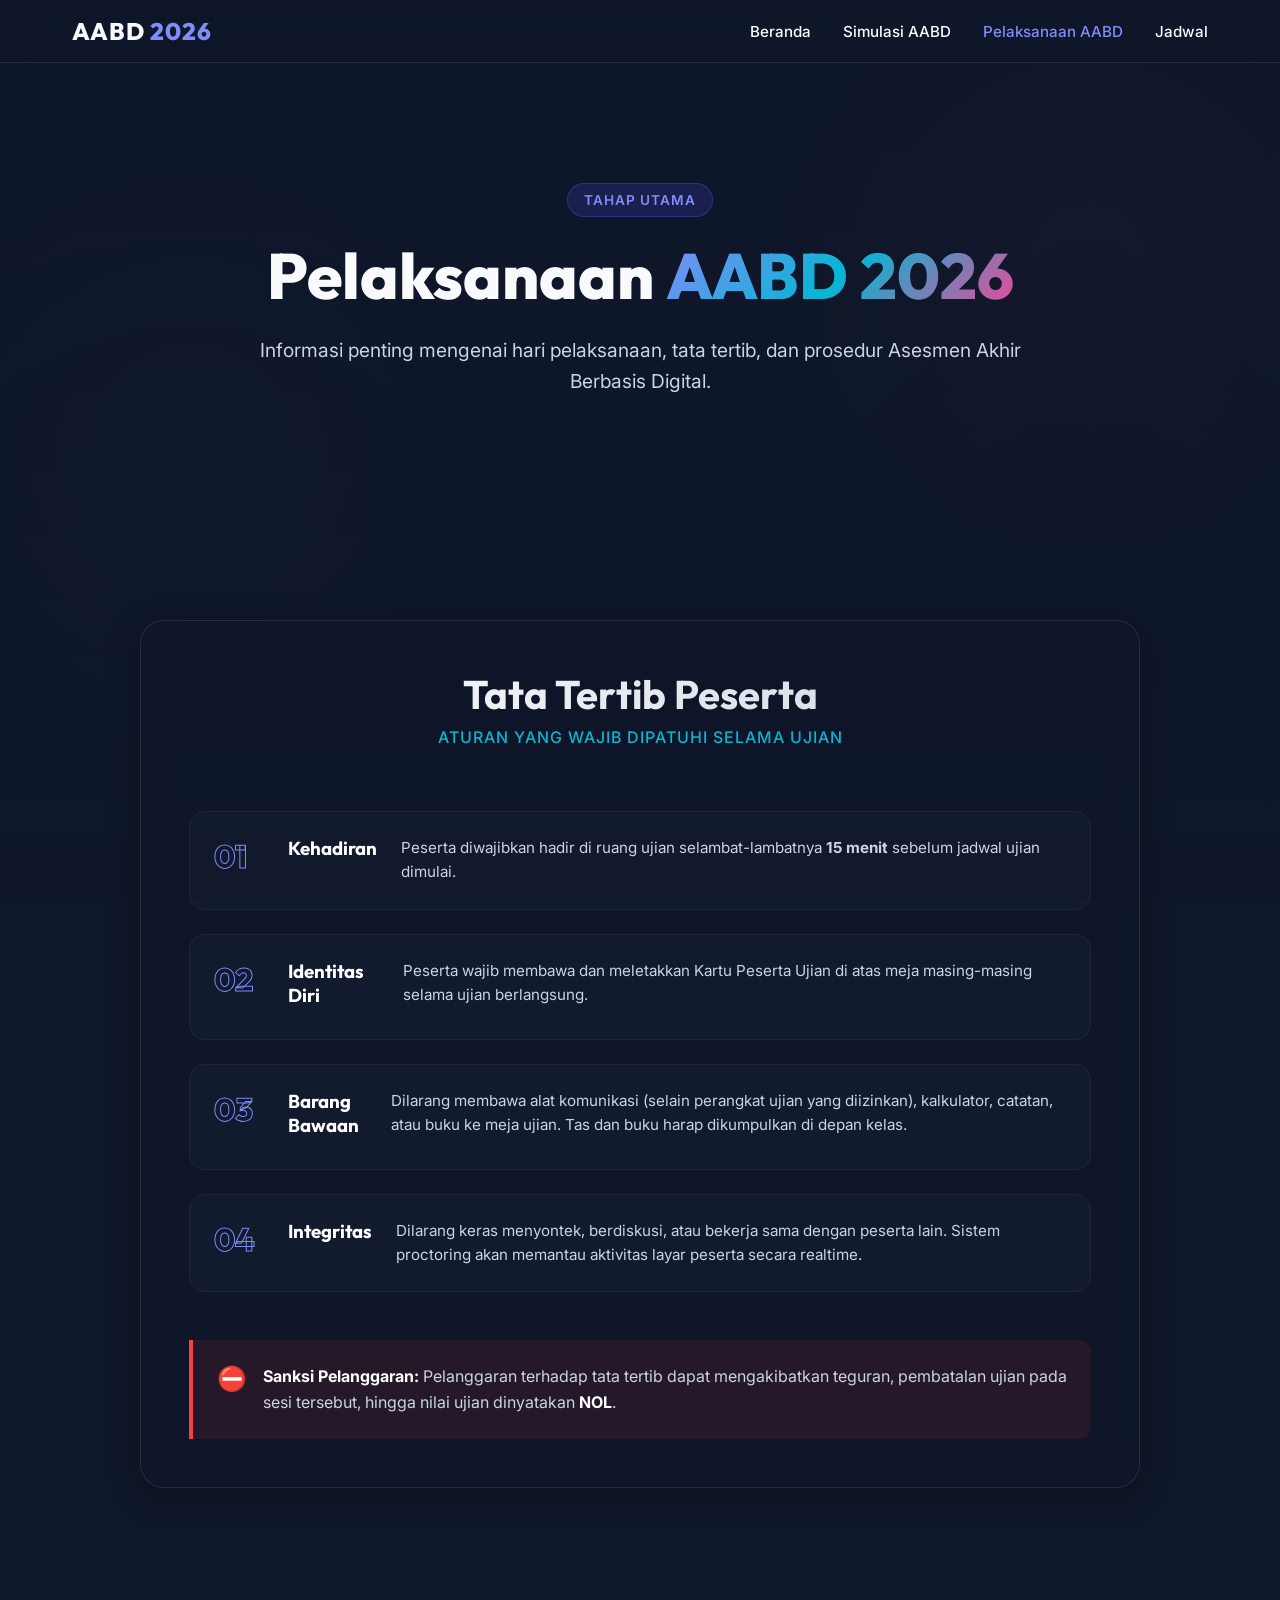
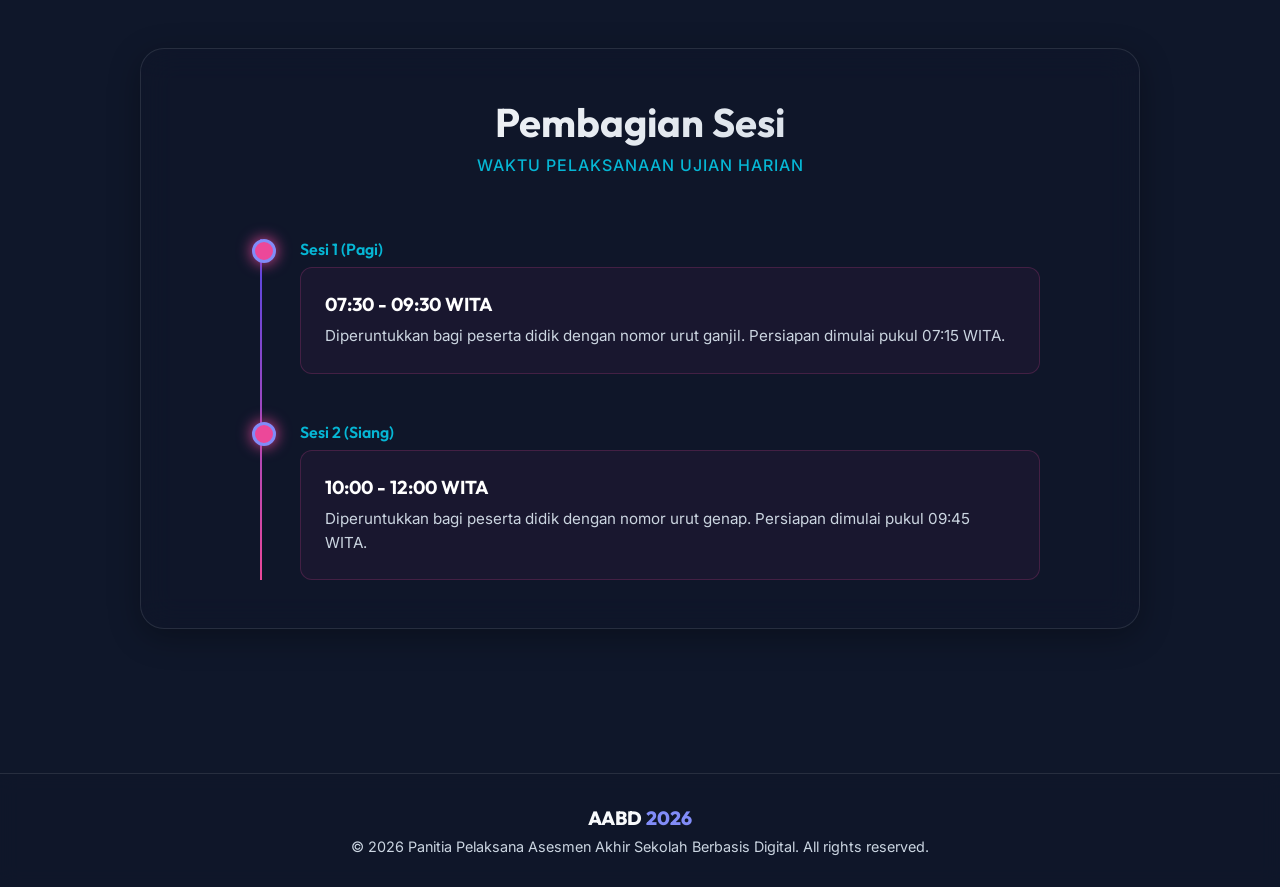
==== pelaksanaan.html @ ce08c000 "Initial commit: Setup project structure for AABD 2026" ====
<!DOCTYPE html>
<html lang="id">
<head>
    <meta charset="UTF-8">
    <meta name="viewport" content="width=device-width, initial-scale=1.0">
    <title>Pelaksanaan AABD 2026</title>
    <meta name="description" content="Informasi mengenai Pelaksanaan Asesmen Akhir Sekolah Berbasis Digital (AABD) 2026.">
    <link href="https://fonts.googleapis.com/css2?family=Outfit:wght@300;400;600;800&family=Inter:wght@400;500;600&display=swap" rel="stylesheet">
    <link rel="stylesheet" href="css/styles.css">
</head>
<body>
    <div class="background-overlay"></div>
    
    <nav class="glass-nav">
        <div class="nav-container">
            <h1 class="logo">AABD <span>2026</span></h1>
            <ul class="nav-links">
                <li><a href="index.html">Beranda</a></li>
                <li><a href="simulasi.html">Simulasi AABD</a></li>
                <li><a href="pelaksanaan.html" style="color: var(--primary-light);">Pelaksanaan AABD</a></li>
                <li><a href="index.html#jadwal">Jadwal</a></li>
            </ul>
            <div class="hamburger">
                <span></span><span></span><span></span>
            </div>
        </div>
    </nav>

    <header class="hero" id="home" style="min-height: 60vh;">
        <div class="hero-content fade-in-up">
            <div class="badge">Tahap Utama</div>
            <h2 class="hero-title">Pelaksanaan <span class="text-gradient">AABD 2026</span></h2>
            <p class="hero-subtitle">Informasi penting mengenai hari pelaksanaan, tata tertib, dan prosedur Asesmen Akhir Berbasis Digital.</p>
        </div>
    </header>

    <main>
        <section class="section">
            <div class="container section-inner glass-card slide-in-left">
                <div class="section-header">
                    <h2>Tata Tertib Peserta</h2>
                    <p>Aturan yang wajib dipatuhi selama ujian</p>
                </div>
                
                <div class="steps-container">
                    <div class="step-card">
                        <div class="step-number">01</div>
                        <h3>Kehadiran</h3>
                        <p>Peserta diwajibkan hadir di ruang ujian selambat-lambatnya <strong>15 menit</strong> sebelum jadwal ujian dimulai.</p>
                    </div>
                    <div class="step-card">
                        <div class="step-number">02</div>
                        <h3>Identitas Diri</h3>
                        <p>Peserta wajib membawa dan meletakkan Kartu Peserta Ujian di atas meja masing-masing selama ujian berlangsung.</p>
                    </div>
                    <div class="step-card">
                        <div class="step-number">03</div>
                        <h3>Barang Bawaan</h3>
                        <p>Dilarang membawa alat komunikasi (selain perangkat ujian yang diizinkan), kalkulator, catatan, atau buku ke meja ujian. Tas dan buku harap dikumpulkan di depan kelas.</p>
                    </div>
                    <div class="step-card">
                        <div class="step-number">04</div>
                        <h3>Integritas</h3>
                        <p>Dilarang keras menyontek, berdiskusi, atau bekerja sama dengan peserta lain. Sistem proctoring akan memantau aktivitas layar peserta secara realtime.</p>
                    </div>
                </div>
                
                <div class="info-alert" style="margin-top: 3rem; background: rgba(220, 38, 38, 0.1); border-left-color: #ef4444;">
                    <span class="alert-icon">⛔</span>
                    <div class="alert-text">
                        <strong>Sanksi Pelanggaran:</strong> Pelanggaran terhadap tata tertib dapat mengakibatkan teguran, pembatalan ujian pada sesi tersebut, hingga nilai ujian dinyatakan <strong>NOL</strong>.
                    </div>
                </div>
            </div>
        </section>

        <section class="section">
            <div class="container section-inner glass-card slide-in-right">
                <div class="section-header">
                    <h2>Pembagian Sesi</h2>
                    <p>Waktu pelaksanaan ujian harian</p>
                </div>
                
                <div class="timeline">
                    <div class="timeline-item highlight">
                        <div class="timeline-date">Sesi 1 (Pagi)</div>
                        <div class="timeline-content">
                            <h3>07:30 - 09:30 WITA</h3>
                            <p>Diperuntukkan bagi peserta didik dengan nomor urut ganjil. Persiapan dimulai pukul 07:15 WITA.</p>
                        </div>
                    </div>
                    <div class="timeline-item highlight">
                        <div class="timeline-date">Sesi 2 (Siang)</div>
                        <div class="timeline-content">
                            <h3>10:00 - 12:00 WITA</h3>
                            <p>Diperuntukkan bagi peserta didik dengan nomor urut genap. Persiapan dimulai pukul 09:45 WITA.</p>
                        </div>
                    </div>
                </div>
            </div>
        </section>
    </main>

    <footer class="glass-footer">
        <div class="footer-content">
            <div class="footer-logo">AABD <span>2026</span></div>
            <p>&copy; 2026 Panitia Pelaksana Asesmen Akhir Sekolah Berbasis Digital. All rights reserved.</p>
        </div>
    </footer>

    <script src="js/script.js"></script>
</body>
</html>
---- css/styles.css ----
/* Base Styles & Custom Properties */
:root {
    --primary: #4f46e5;
    --primary-light: #818cf8;
    --secondary: #ec4899;
    --accent: #06b6d4;
    --bg-dark: #0f172a;
    --text-main: #f8fafc;
    --text-muted: #cbd5e1;
    --glass-bg: rgba(15, 23, 42, 0.6);
    --glass-border: rgba(255, 255, 255, 0.1);
    --glass-shadow: 0 8px 32px 0 rgba(0, 0, 0, 0.3);
}

* {
    margin: 0;
    padding: 0;
    box-sizing: border-box;
}

html {
    scroll-behavior: smooth;
    font-family: 'Inter', sans-serif;
    color: var(--text-main);
}

body {
    background-color: var(--bg-dark);
    min-height: 100vh;
    overflow-x: hidden;
    position: relative;
}

/* Background overlay with the generated image */
.background-overlay {
    position: fixed;
    top: 0;
    left: 0;
    width: 100%;
    height: 100%;
    /* Using absolute path for the generated background, with fallbacks */
    background: 
        linear-gradient(rgba(15, 23, 42, 0.6), rgba(15, 23, 42, 0.8)),
        radial-gradient(circle at 15% 50%, rgba(79, 70, 229, 0.15), transparent 25%),
        radial-gradient(circle at 85% 30%, rgba(236, 72, 153, 0.15), transparent 25%),
        url("file:///C:/Users/Dapodik/.gemini/antigravity/brain/5d534c29-76da-4fe1-ba6e-22519cc49d79/aabd_bg_1777348530012.png") center/cover no-repeat;
    z-index: -1;
    opacity: 0.5;
}

h1, h2, h3, h4, h5, h6 {
    font-family: 'Outfit', sans-serif;
}

.text-gradient {
    background: linear-gradient(135deg, var(--primary-light), var(--accent), var(--secondary));
    -webkit-background-clip: text;
    -webkit-text-fill-color: transparent;
    background-clip: text;
    display: inline-block;
}

/* Glassmorphism Utilities */
.glass-nav {
    position: fixed;
    top: 0;
    width: 100%;
    background: rgba(15, 23, 42, 0.4);
    backdrop-filter: blur(12px);
    -webkit-backdrop-filter: blur(12px);
    border-bottom: 1px solid var(--glass-border);
    z-index: 1000;
    transition: all 0.3s ease;
}

.glass-nav.scrolled {
    background: rgba(15, 23, 42, 0.8);
    box-shadow: var(--glass-shadow);
}

.glass-card {
    background: var(--glass-bg);
    backdrop-filter: blur(16px);
    -webkit-backdrop-filter: blur(16px);
    border: 1px solid var(--glass-border);
    border-radius: 24px;
    padding: 3rem;
    box-shadow: var(--glass-shadow);
}

/* Navigation */
.nav-container {
    max-width: 1200px;
    margin: 0 auto;
    padding: 1rem 2rem;
    display: flex;
    justify-content: space-between;
    align-items: center;
}

.logo {
    font-size: 1.5rem;
    font-weight: 800;
    letter-spacing: 1px;
}

.logo span {
    color: var(--primary-light);
}

.nav-links {
    display: flex;
    list-style: none;
    gap: 2rem;
}

.nav-links a {
    color: var(--text-main);
    text-decoration: none;
    font-weight: 500;
    font-size: 0.95rem;
    transition: color 0.3s;
    position: relative;
}

.nav-links a::after {
    content: '';
    position: absolute;
    width: 0;
    height: 2px;
    bottom: -4px;
    left: 0;
    background: linear-gradient(90deg, var(--primary-light), var(--accent));
    transition: width 0.3s ease;
}

.nav-links a:hover::after {
    width: 100%;
}

.hamburger {
    display: none;
    flex-direction: column;
    cursor: pointer;
    gap: 5px;
}

.hamburger span {
    width: 25px;
    height: 3px;
    background-color: var(--text-main);
    transition: 0.3s;
    border-radius: 2px;
}

/* Hero Section */
.hero {
    min-height: 100vh;
    display: flex;
    align-items: center;
    justify-content: center;
    padding: 0 2rem;
    text-align: center;
    padding-top: 80px;
}

.hero-content {
    max-width: 800px;
}

.badge {
    display: inline-block;
    padding: 0.5rem 1rem;
    background: rgba(79, 70, 229, 0.2);
    border: 1px solid rgba(79, 70, 229, 0.4);
    border-radius: 50px;
    font-size: 0.85rem;
    font-weight: 600;
    color: var(--primary-light);
    margin-bottom: 1.5rem;
    text-transform: uppercase;
    letter-spacing: 1px;
}

.hero-title {
    font-size: 4rem;
    line-height: 1.1;
    margin-bottom: 1.5rem;
    font-weight: 800;
}

.hero-subtitle {
    font-size: 1.2rem;
    color: var(--text-muted);
    margin-bottom: 2.5rem;
    line-height: 1.6;
}

.hero-buttons {
    display: flex;
    gap: 1rem;
    justify-content: center;
}

.btn {
    padding: 0.8rem 2rem;
    border-radius: 50px;
    font-weight: 600;
    text-decoration: none;
    transition: all 0.3s ease;
    font-size: 1rem;
}

.btn-primary {
    background: linear-gradient(135deg, var(--primary), var(--secondary));
    color: white;
    box-shadow: 0 4px 15px rgba(79, 70, 229, 0.4);
}

.btn-primary:hover {
    transform: translateY(-2px);
    box-shadow: 0 6px 20px rgba(79, 70, 229, 0.6);
}

.btn-secondary {
    background: rgba(255, 255, 255, 0.1);
    color: white;
    border: 1px solid var(--glass-border);
    backdrop-filter: blur(10px);
}

.btn-secondary:hover {
    background: rgba(255, 255, 255, 0.2);
    transform: translateY(-2px);
}

/* Main Content Sections */
.section {
    padding: 5rem 2rem;
}

.container {
    max-width: 1000px;
    margin: 0 auto;
}

.section-header {
    text-align: center;
    margin-bottom: 4rem;
}

.section-header h2 {
    font-size: 2.5rem;
    margin-bottom: 0.5rem;
    background: linear-gradient(135deg, #fff, var(--text-muted));
    -webkit-background-clip: text;
    -webkit-text-fill-color: transparent;
}

.section-header p {
    color: var(--accent);
    font-weight: 500;
    letter-spacing: 1px;
    text-transform: uppercase;
}

/* Keterangan Section */
.keterangan-content {
    color: var(--text-muted);
    line-height: 1.8;
}

.lead-text {
    font-size: 1.2rem;
    color: white;
    margin-bottom: 1rem;
}

.features-grid {
    display: grid;
    grid-template-columns: repeat(auto-fit, minmax(250px, 1fr));
    gap: 2rem;
    margin-top: 3rem;
}

.feature-card {
    background: rgba(255, 255, 255, 0.03);
    border: 1px solid rgba(255, 255, 255, 0.05);
    padding: 2rem;
    border-radius: 16px;
    transition: transform 0.3s, background 0.3s;
}

.feature-card:hover {
    transform: translateY(-5px);
    background: rgba(255, 255, 255, 0.06);
    border-color: rgba(255, 255, 255, 0.1);
}

.feature-icon {
    font-size: 2.5rem;
    margin-bottom: 1rem;
}

.feature-card h3 {
    color: white;
    margin-bottom: 0.5rem;
    font-size: 1.2rem;
}

/* Timeline / Jadwal */
.timeline {
    position: relative;
    max-width: 800px;
    margin: 0 auto;
}

.timeline::before {
    content: '';
    position: absolute;
    top: 0;
    bottom: 0;
    left: 20px;
    width: 2px;
    background: linear-gradient(to bottom, var(--primary), var(--secondary));
}

.timeline-item {
    position: relative;
    padding-left: 60px;
    margin-bottom: 3rem;
}

.timeline-item:last-child {
    margin-bottom: 0;
}

.timeline-item::before {
    content: '';
    position: absolute;
    left: 12px;
    top: 0;
    width: 18px;
    height: 18px;
    border-radius: 50%;
    background: var(--bg-dark);
    border: 3px solid var(--accent);
    z-index: 1;
}

.timeline-item.highlight::before {
    background: var(--secondary);
    border-color: var(--primary-light);
    box-shadow: 0 0 15px var(--secondary);
}

.timeline-date {
    font-weight: 600;
    color: var(--accent);
    margin-bottom: 0.5rem;
    font-family: 'Outfit', sans-serif;
}

.timeline-content {
    background: rgba(255, 255, 255, 0.02);
    padding: 1.5rem;
    border-radius: 12px;
    border: 1px solid rgba(255, 255, 255, 0.05);
}

.timeline-item.highlight .timeline-content {
    background: rgba(236, 72, 153, 0.05);
    border-color: rgba(236, 72, 153, 0.2);
}

.timeline-content h3 {
    color: white;
    margin-bottom: 0.5rem;
}

.timeline-content p {
    color: var(--text-muted);
    line-height: 1.6;
    font-size: 0.95rem;
}

/* Tata Cara */
.steps-container {
    display: flex;
    flex-direction: column;
    gap: 1.5rem;
}

.step-card {
    display: flex;
    align-items: flex-start;
    gap: 1.5rem;
    background: rgba(255, 255, 255, 0.02);
    padding: 1.5rem;
    border-radius: 16px;
    border: 1px solid rgba(255, 255, 255, 0.05);
    transition: all 0.3s;
}

.step-card:hover {
    background: rgba(255, 255, 255, 0.05);
    border-color: rgba(255, 255, 255, 0.1);
}

.step-number {
    font-size: 2rem;
    font-weight: 800;
    font-family: 'Outfit', sans-serif;
    color: transparent;
    -webkit-text-stroke: 1px var(--primary-light);
    min-width: 50px;
}

.step-card h3 {
    color: white;
    margin-bottom: 0.5rem;
}

.step-card p {
    color: var(--text-muted);
    line-height: 1.6;
    font-size: 0.95rem;
}

.info-alert {
    display: flex;
    gap: 1rem;
    background: rgba(236, 72, 153, 0.1);
    border-left: 4px solid var(--secondary);
    padding: 1.5rem;
    border-radius: 0 12px 12px 0;
    margin-top: 3rem;
}

.alert-icon {
    font-size: 1.5rem;
}

.alert-text {
    color: var(--text-muted);
    line-height: 1.6;
}

.alert-text strong {
    color: white;
}

/* Footer */
.glass-footer {
    background: rgba(15, 23, 42, 0.8);
    backdrop-filter: blur(10px);
    border-top: 1px solid var(--glass-border);
    padding: 2rem;
    text-align: center;
    margin-top: 4rem;
}

.footer-logo {
    font-family: 'Outfit', sans-serif;
    font-size: 1.2rem;
    font-weight: 800;
    margin-bottom: 0.5rem;
}

.footer-logo span {
    color: var(--primary-light);
}

.glass-footer p {
    color: var(--text-muted);
    font-size: 0.9rem;
}

/* Animations */
.fade-in-up {
    animation: fadeInUp 1s ease-out forwards;
    opacity: 0;
    transform: translateY(30px);
}

.slide-in-left {
    animation: slideInLeft 1s ease-out forwards;
    opacity: 0;
    transform: translateX(-30px);
}

.slide-in-right {
    animation: slideInRight 1s ease-out forwards;
    opacity: 0;
    transform: translateX(30px);
}

@keyframes fadeInUp {
    to {
        opacity: 1;
        transform: translateY(0);
    }
}

@keyframes slideInLeft {
    to {
        opacity: 1;
        transform: translateX(0);
    }
}

@keyframes slideInRight {
    to {
        opacity: 1;
        transform: translateX(0);
    }
}

/* Responsive Design */
@media (max-width: 768px) {
    .hamburger {
        display: flex;
        z-index: 1001;
    }

    .nav-links {
        position: fixed;
        top: 0;
        right: -100%;
        width: 70%;
        height: 100vh;
        background: rgba(15, 23, 42, 0.95);
        backdrop-filter: blur(20px);
        flex-direction: column;
        justify-content: center;
        align-items: center;
        transition: 0.4s ease;
    }

    .nav-links.active {
        right: 0;
    }

    .hero-title {
        font-size: 2.5rem;
    }

    .hero-buttons {
        flex-direction: column;
    }

    .glass-card {
        padding: 2rem 1.5rem;
    }
    
    .timeline::before {
        left: 10px;
    }
    
    .timeline-item {
        padding-left: 40px;
    }
    
    .timeline-item::before {
        left: 2px;
    }
    
    .step-card {
        flex-direction: column;
        gap: 0.5rem;
    }
}
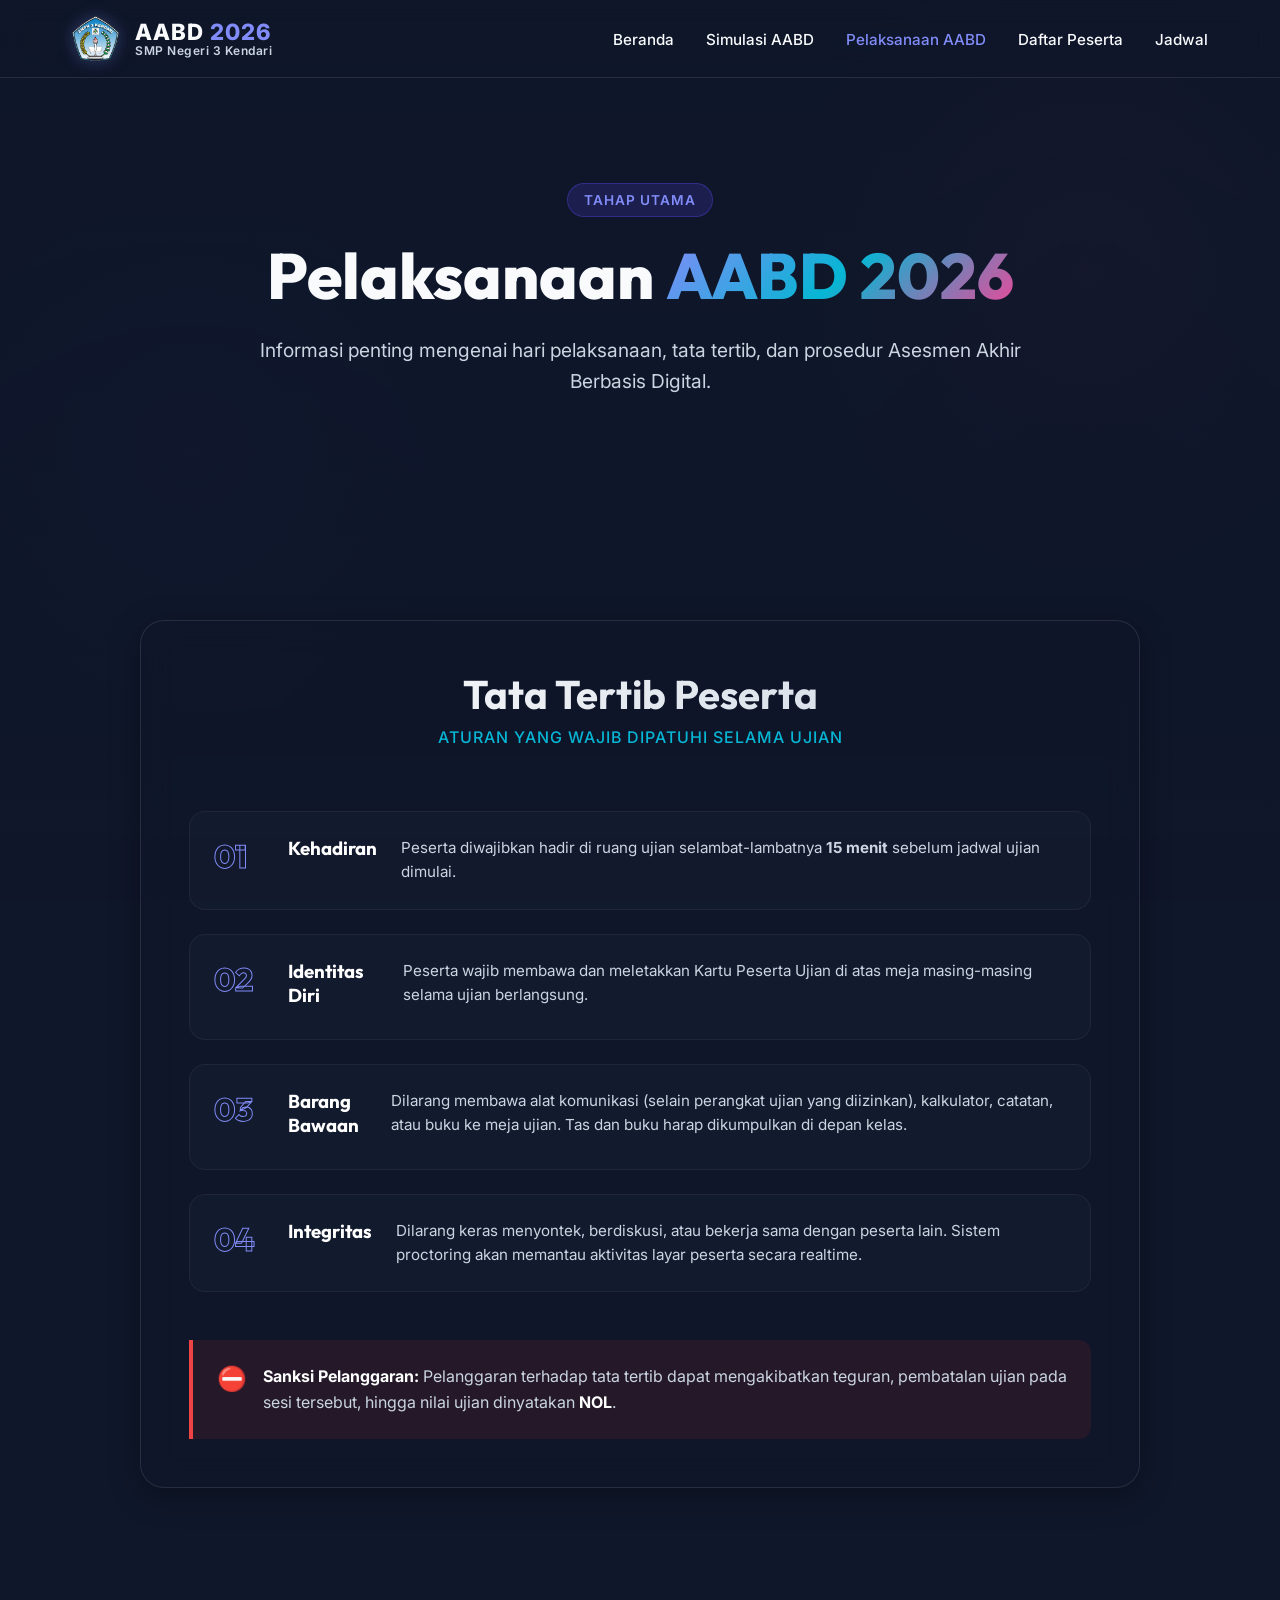
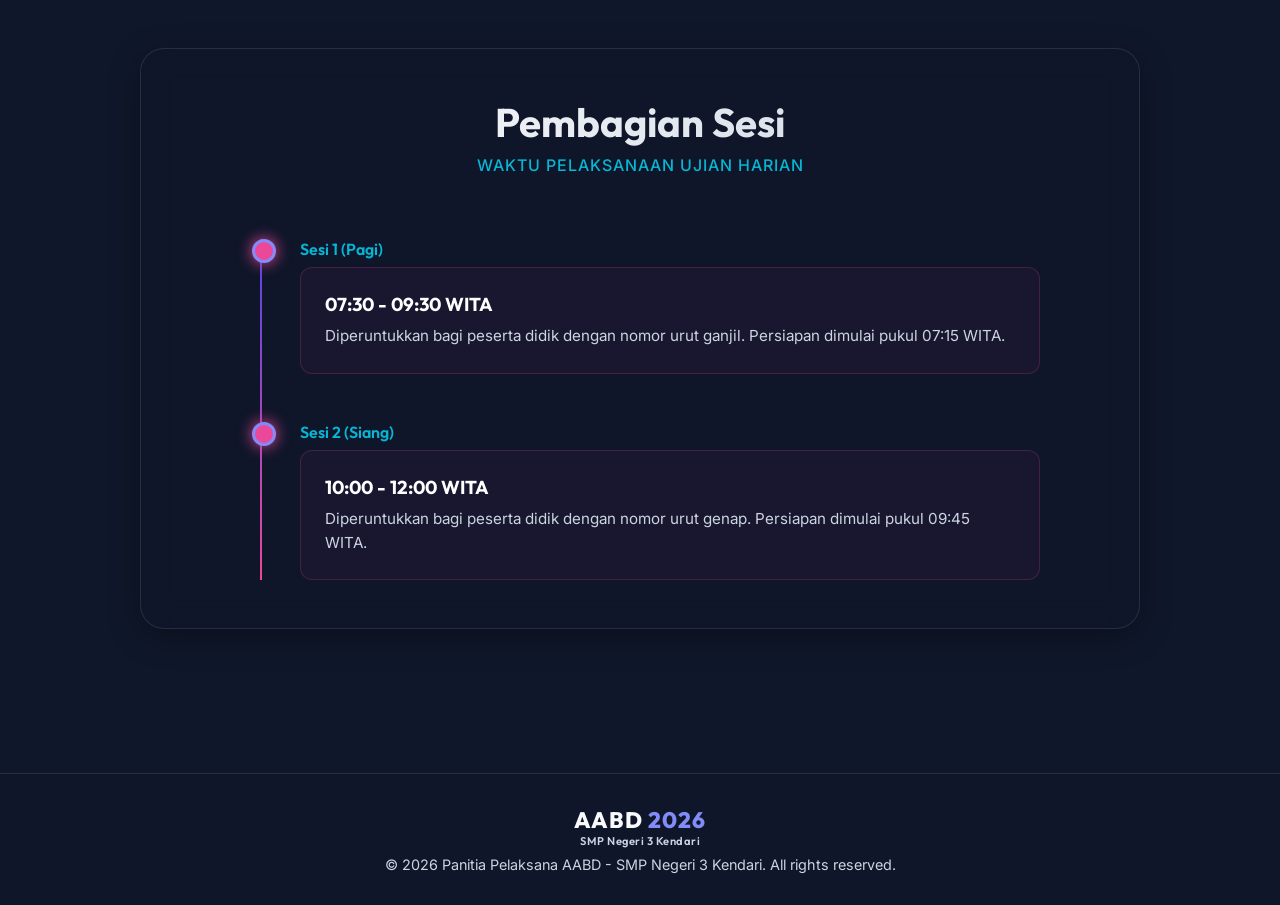
==== commit a9d746cc: "Update simulasi page with new layout and improvements" ====
--- a/pelaksanaan.html
+++ b/pelaksanaan.html
@@ -7,17 +7,25 @@
     <meta name="description" content="Informasi mengenai Pelaksanaan Asesmen Akhir Sekolah Berbasis Digital (AABD) 2026.">
     <link href="https://fonts.googleapis.com/css2?family=Outfit:wght@300;400;600;800&family=Inter:wght@400;500;600&display=swap" rel="stylesheet">
     <link rel="stylesheet" href="css/styles.css">
+    <link rel="icon" type="image/png" href="img/logo.png">
 </head>
 <body>
     <div class="background-overlay"></div>
     
     <nav class="glass-nav">
         <div class="nav-container">
-            <h1 class="logo">AABD <span>2026</span></h1>
+            <a href="index.html" class="logo">
+                <img src="img/logo.png" alt="Logo SMPN 3 Kendari">
+                <div class="logo-text">
+                    <div class="main-logo">AABD <span>2026</span></div>
+                    <div class="school-name">SMP Negeri 3 Kendari</div>
+                </div>
+            </a>
             <ul class="nav-links">
                 <li><a href="index.html">Beranda</a></li>
                 <li><a href="simulasi.html">Simulasi AABD</a></li>
                 <li><a href="pelaksanaan.html" style="color: var(--primary-light);">Pelaksanaan AABD</a></li>
+                <li><a href="peserta.html">Daftar Peserta</a></li>
                 <li><a href="index.html#jadwal">Jadwal</a></li>
             </ul>
             <div class="hamburger">
@@ -103,8 +111,11 @@
 
     <footer class="glass-footer">
         <div class="footer-content">
-            <div class="footer-logo">AABD <span>2026</span></div>
-            <p>&copy; 2026 Panitia Pelaksana Asesmen Akhir Sekolah Berbasis Digital. All rights reserved.</p>
+            <div class="footer-logo">
+                <div class="main-logo">AABD <span>2026</span></div>
+                <div class="school-name" style="font-size: 0.7rem; color: var(--text-muted);">SMP Negeri 3 Kendari</div>
+            </div>
+            <p>&copy; 2026 Panitia Pelaksana AABD - SMP Negeri 3 Kendari. All rights reserved.</p>
         </div>
     </footer>
 
--- a/css/styles.css
+++ b/css/styles.css
@@ -99,13 +99,45 @@
 }
 
 .logo {
-    font-size: 1.5rem;
+    display: flex;
+    align-items: center;
+    gap: 1rem;
+    text-decoration: none;
+    color: var(--text-main);
+    transition: transform 0.3s ease;
+}
+
+.logo:hover {
+    transform: scale(1.02);
+}
+
+.logo img {
+    height: 45px;
+    width: auto;
+    filter: drop-shadow(0 0 8px rgba(129, 140, 248, 0.3));
+}
+
+.logo-text {
+    display: flex;
+    flex-direction: column;
+    line-height: 1.1;
+}
+
+.main-logo {
+    font-size: 1.4rem;
     font-weight: 800;
     letter-spacing: 1px;
 }
 
-.logo span {
+.main-logo span {
     color: var(--primary-light);
+}
+
+.school-name {
+    font-size: 0.75rem;
+    font-weight: 600;
+    color: var(--text-muted);
+    letter-spacing: 0.5px;
 }
 
 .nav-links {
@@ -567,6 +599,96 @@
     
     .step-card {
         flex-direction: column;
-        gap: 0.5rem;
-    }
-}
+    }
+}
+
+/* Table Styles */
+.table-container {
+    width: 100%;
+    overflow-x: auto;
+    margin-top: 1rem;
+    border-radius: 16px;
+    border: 1px solid var(--glass-border);
+    background: rgba(255, 255, 255, 0.01);
+}
+
+.schedule-table {
+    width: 100%;
+    border-collapse: collapse;
+    color: var(--text-muted);
+    font-size: 0.95rem;
+    min-width: 500px;
+}
+
+.schedule-table th, 
+.schedule-table td {
+    padding: 1.2rem 1.5rem;
+    text-align: left;
+    border-bottom: 1px solid var(--glass-border);
+}
+
+.schedule-table th {
+    background: rgba(255, 255, 255, 0.05);
+    color: white;
+    font-weight: 600;
+    text-transform: uppercase;
+    font-size: 0.85rem;
+    letter-spacing: 1px;
+}
+
+.schedule-table tr:last-child td {
+    border-bottom: none;
+}
+
+.schedule-table tr:hover td {
+    background: rgba(255, 255, 255, 0.03);
+    color: white;
+    transition: all 0.3s ease;
+}
+
+.schedule-table td:first-child {
+    color: var(--accent);
+    font-weight: 600;
+}
+
+/* Search Bar */
+.search-container {
+    margin-bottom: 2rem;
+    position: relative;
+    max-width: 500px;
+}
+
+.search-input {
+    width: 100%;
+    background: rgba(255, 255, 255, 0.05);
+    border: 1px solid var(--glass-border);
+    border-radius: 50px;
+    padding: 1rem 1.5rem;
+    padding-left: 3.5rem;
+    color: white;
+    font-size: 1rem;
+    outline: none;
+    transition: all 0.3s;
+}
+
+.search-input:focus {
+    background: rgba(255, 255, 255, 0.1);
+    border-color: var(--primary-light);
+    box-shadow: 0 0 15px rgba(129, 140, 248, 0.2);
+}
+
+.search-icon {
+    position: absolute;
+    left: 1.5rem;
+    top: 50%;
+    transform: translateY(-50%);
+    font-size: 1.2rem;
+    opacity: 0.7;
+}
+
+.no-results {
+    padding: 2rem;
+    text-align: center;
+    color: var(--text-muted);
+    display: none;
+}
